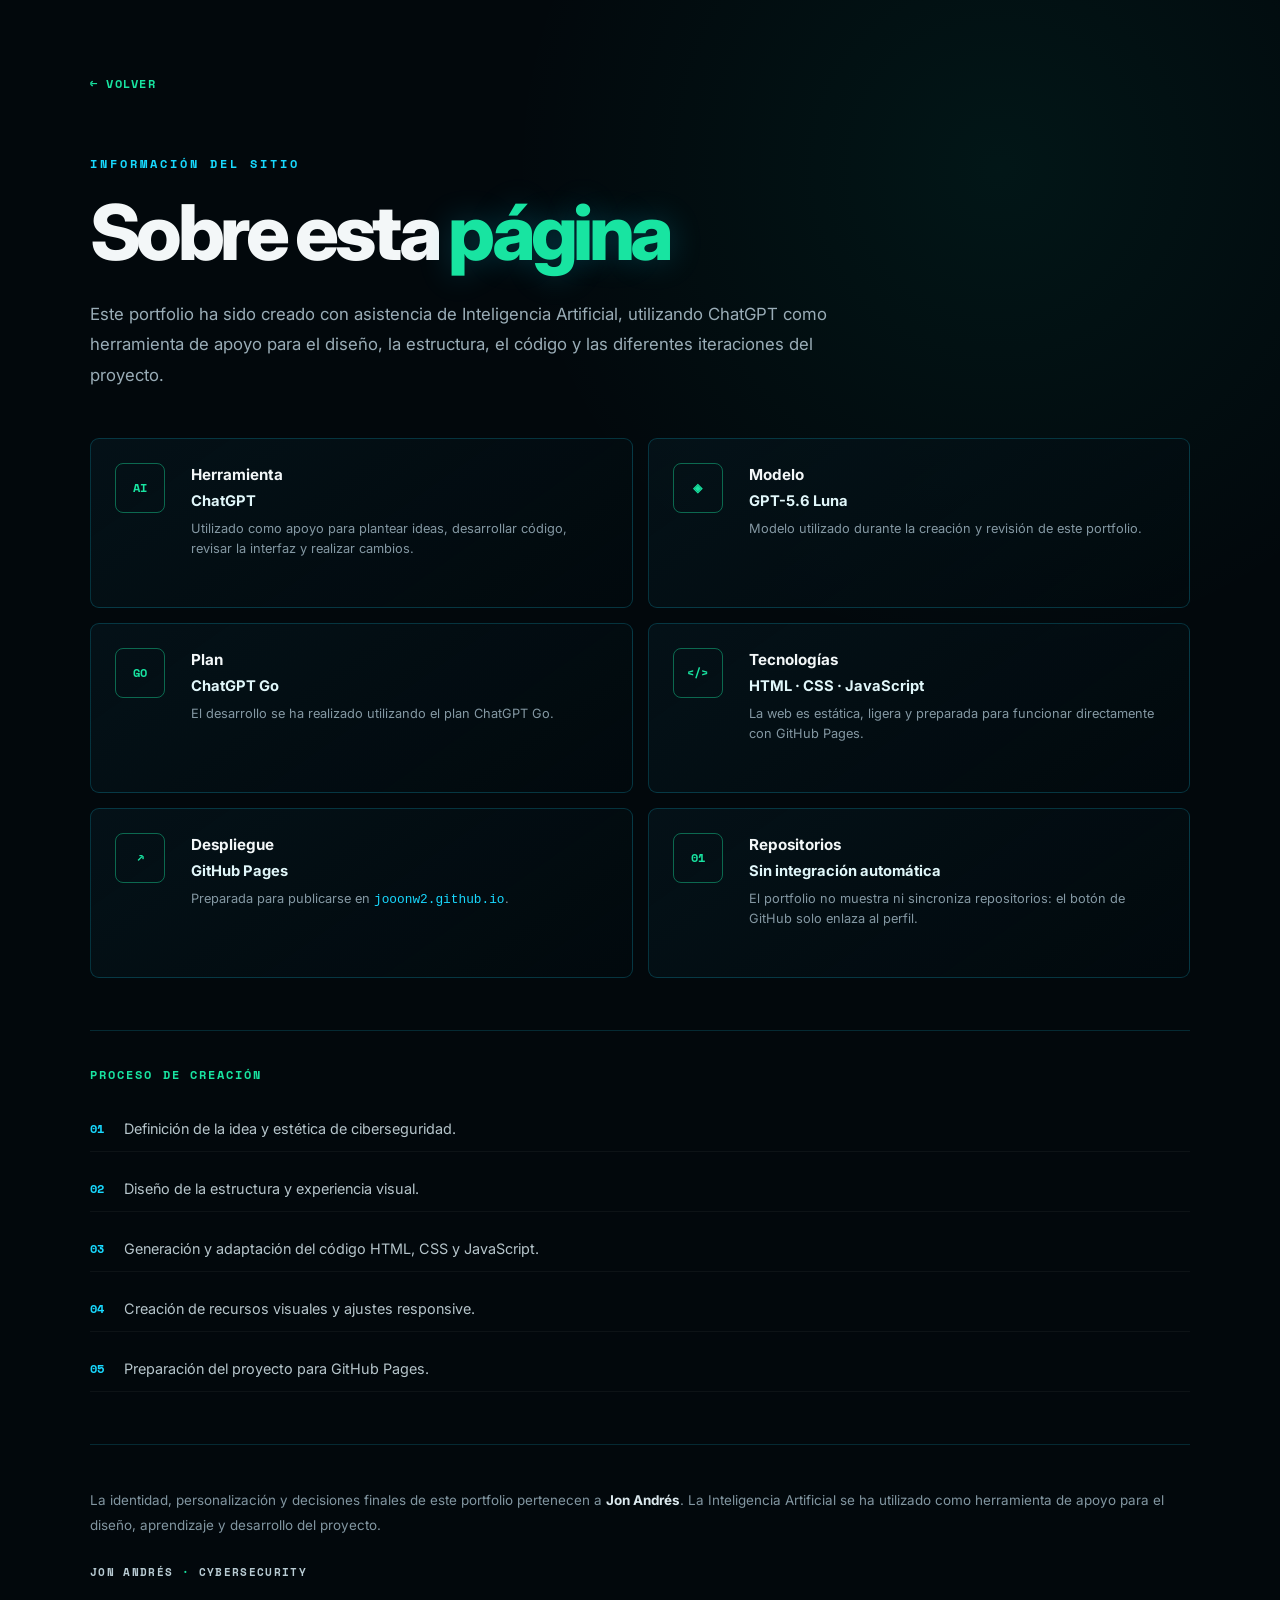
==== sobre.html @ 73f78d2f "Add files via upload" ====
<!DOCTYPE html>
<html lang="es">
<head>
  <meta charset="UTF-8">
  <meta name="viewport" content="width=device-width, initial-scale=1.0">
  <meta name="description" content="Información sobre el desarrollo del portfolio de Jon Andrés.">
  <meta name="theme-color" content="#02080c">
  <title>Sobre esta página | Jon Andrés</title>
  <link rel="preconnect" href="https://fonts.googleapis.com">
  <link rel="preconnect" href="https://fonts.gstatic.com" crossorigin>
  <link href="https://fonts.googleapis.com/css2?family=Inter:wght@400;500;600;700;800&family=Space+Mono:wght@400;700&display=swap" rel="stylesheet">
  <link rel="stylesheet" href="style.css">
</head>

<body class="about-page">
  <main class="about-wrapper">
    <section class="about-header">
      <a class="back-link" href="index.html">← VOLVER</a>
      <p class="eyebrow">INFORMACIÓN DEL SITIO</p>
      <h1>Sobre esta <span>página</span></h1>
      <p class="about-intro">
        Este portfolio ha sido creado con asistencia de Inteligencia Artificial,
        utilizando ChatGPT como herramienta de apoyo para el diseño, la estructura,
        el código y las diferentes iteraciones del proyecto.
      </p>
    </section>

    <section class="cards">
      <article class="info-card">
        <div class="card-symbol">AI</div>
        <div>
          <h2>Herramienta</h2>
          <strong>ChatGPT</strong>
          <p>Utilizado como apoyo para plantear ideas, desarrollar código, revisar la interfaz y realizar cambios.</p>
        </div>
      </article>

      <article class="info-card">
        <div class="card-symbol">◈</div>
        <div>
          <h2>Modelo</h2>
          <strong>GPT-5.6 Luna</strong>
          <p>Modelo utilizado durante la creación y revisión de este portfolio.</p>
        </div>
      </article>

      <article class="info-card">
        <div class="card-symbol">GO</div>
        <div>
          <h2>Plan</h2>
          <strong>ChatGPT Go</strong>
          <p>El desarrollo se ha realizado utilizando el plan ChatGPT Go.</p>
        </div>
      </article>

      <article class="info-card">
        <div class="card-symbol">&lt;/&gt;</div>
        <div>
          <h2>Tecnologías</h2>
          <strong>HTML · CSS · JavaScript</strong>
          <p>La web es estática, ligera y preparada para funcionar directamente con GitHub Pages.</p>
        </div>
      </article>

      <article class="info-card">
        <div class="card-symbol">↗</div>
        <div>
          <h2>Despliegue</h2>
          <strong>GitHub Pages</strong>
          <p>Preparada para publicarse en <code>jooonw2.github.io</code>.</p>
        </div>
      </article>

      <article class="info-card">
        <div class="card-symbol">01</div>
        <div>
          <h2>Repositorios</h2>
          <strong>Sin integración automática</strong>
          <p>El portfolio no muestra ni sincroniza repositorios: el botón de GitHub solo enlaza al perfil.</p>
        </div>
      </article>
    </section>

    <section class="process">
      <p class="section-label">PROCESO DE CREACIÓN</p>
      <div class="timeline">
        <div><span>01</span><p>Definición de la idea y estética de ciberseguridad.</p></div>
        <div><span>02</span><p>Diseño de la estructura y experiencia visual.</p></div>
        <div><span>03</span><p>Generación y adaptación del código HTML, CSS y JavaScript.</p></div>
        <div><span>04</span><p>Creación de recursos visuales y ajustes responsive.</p></div>
        <div><span>05</span><p>Preparación del proyecto para GitHub Pages.</p></div>
      </div>
    </section>

    <section class="credits">
      <p>
        La identidad, personalización y decisiones finales de este portfolio pertenecen a
        <strong>Jon Andrés</strong>. La Inteligencia Artificial se ha utilizado como
        herramienta de apoyo para el diseño, aprendizaje y desarrollo del proyecto.
      </p>
      <p class="signature">JON ANDRÉS <span>·</span> CYBERSECURITY</p>
    </section>
  </main>
</body>
</html>
---- style.css ----
* { box-sizing: border-box; }

:root {
  --bg: #02080c;
  --text: #f3f7f8;
  --muted: #9aadb7;
  --cyan: #18d9ff;
  --green: #18e4a1;
  --line: rgba(24, 217, 255, .25);
}

html, body {
  margin: 0;
  min-height: 100%;
  background: var(--bg);
  color: var(--text);
  font-family: "Inter", sans-serif;
}

body { overflow-x: hidden; }

.hero {
  min-height: 100svh;
  position: relative;
  isolation: isolate;
  display: flex;
  align-items: center;
  overflow: hidden;
}

.hero-background {
  position: absolute;
  inset: 0;
  z-index: -3;
  background: url("assets/cybersecurity-background.png") center / cover no-repeat;
  transform: scale(1.01);
}

.hero-overlay {
  position: absolute;
  inset: 0;
  z-index: -2;
  background:
    linear-gradient(90deg, rgba(2,8,12,.93) 0%, rgba(2,8,12,.72) 37%, rgba(2,8,12,.12) 77%),
    linear-gradient(0deg, rgba(2,8,12,.48), transparent 35%, rgba(2,8,12,.16));
}

.hero-grid {
  position: absolute;
  inset: 0;
  z-index: -1;
  opacity: .14;
  background-image:
    linear-gradient(rgba(24,217,255,.16) 1px, transparent 1px),
    linear-gradient(90deg, rgba(24,217,255,.16) 1px, transparent 1px);
  background-size: 76px 76px;
  mask-image: linear-gradient(90deg, black, transparent 85%);
}

.hero-content {
  width: min(760px, 88vw);
  margin-left: clamp(6vw, 10.5vw, 165px);
  margin-top: -2vh;
}

.eyebrow {
  margin: 0 0 24px;
  color: var(--cyan);
  font: 700 .78rem "Space Mono", monospace;
  letter-spacing: .24em;
}

h1 {
  margin: 0;
  font-size: clamp(4rem, 7vw, 7rem);
  line-height: .94;
  letter-spacing: -.06em;
  font-weight: 800;
}

h1 span {
  color: var(--cyan);
  text-shadow: 0 0 32px rgba(24,217,255,.22);
}

.actions {
  display: flex;
  gap: 20px;
  margin-top: 48px;
}

.social-button {
  width: 290px;
  height: 86px;
  display: flex;
  align-items: center;
  gap: 20px;
  padding: 0 26px;
  border: 1px solid var(--line);
  border-radius: 6px;
  color: #fff;
  text-decoration: none;
  font: 700 .95rem "Space Mono", monospace;
  letter-spacing: .1em;
  background: rgba(2,13,18,.65);
  backdrop-filter: blur(9px);
  transition: transform .2s ease, border-color .2s ease, box-shadow .2s ease;
}

.social-button:hover {
  transform: translateY(-4px);
  border-color: var(--cyan);
  box-shadow: 0 15px 42px rgba(0,190,255,.16);
}

.social-button.linkedin {
  background: linear-gradient(135deg, rgba(0,115,181,.78), rgba(5,44,76,.72));
  border-color: rgba(32,167,255,.7);
}

.github-icon, .github-icon svg {
  width: 35px;
  height: 35px;
}

.linkedin-icon {
  width: 35px;
  height: 35px;
  display: grid;
  place-items: center;
  border-radius: 3px;
  background: #fff;
  color: #0a66c2;
  font: 800 25px/1 Arial, sans-serif;
}

.arrow {
  margin-left: auto;
  color: var(--cyan);
  font-size: 1.2rem;
}

.linkedin .arrow { color: #fff; }

.about-link {
  display: inline-flex;
  align-items: center;
  gap: 12px;
  margin-top: 32px;
  color: #bdcdd4;
  text-decoration: none;
  font: 700 .74rem "Space Mono", monospace;
  letter-spacing: .1em;
  transition: color .2s ease;
}

.about-link:hover { color: #fff; }

.about-dot {
  width: 6px;
  height: 6px;
  border-radius: 50%;
  background: var(--green);
  box-shadow: 0 0 12px var(--green);
}

.about-arrow {
  color: var(--green);
  margin-left: 4px;
}

/* -------------------------
   SUBPÁGINA
------------------------- */

.about-page {
  background:
    radial-gradient(circle at 78% 10%, rgba(0,210,170,.07), transparent 27%),
    #02080c;
}

.about-wrapper {
  width: min(1100px, 88vw);
  margin: 0 auto;
  padding: 8vh 0 10vh;
}

.back-link {
  display: inline-block;
  margin-bottom: 62px;
  color: var(--green);
  text-decoration: none;
  font: 700 .76rem "Space Mono", monospace;
  letter-spacing: .1em;
}

.about-header h1 {
  font-size: clamp(3.4rem, 6vw, 6rem);
}

.about-header h1 span { color: var(--green); }

.about-intro {
  max-width: 760px;
  margin: 30px 0 48px;
  color: var(--muted);
  font-size: 1.05rem;
  line-height: 1.8;
}

.cards {
  display: grid;
  grid-template-columns: repeat(2, minmax(0, 1fr));
  gap: 15px;
}

.info-card {
  min-height: 170px;
  display: grid;
  grid-template-columns: 58px 1fr;
  gap: 18px;
  padding: 24px;
  border: 1px solid rgba(24,217,255,.2);
  border-radius: 9px;
  background: linear-gradient(145deg, rgba(5,20,27,.8), rgba(2,10,14,.55));
  transition: transform .2s ease, border-color .2s ease;
}

.info-card:hover {
  transform: translateY(-2px);
  border-color: rgba(24,228,161,.42);
}

.card-symbol {
  width: 50px;
  height: 50px;
  display: grid;
  place-items: center;
  border: 1px solid rgba(24,228,161,.42);
  border-radius: 8px;
  color: var(--green);
  font: 700 .75rem "Space Mono", monospace;
}

.info-card h2 {
  margin: 2px 0 8px;
  font-size: .95rem;
}

.info-card strong {
  display: block;
  color: #e1f7fa;
  font-size: .92rem;
}

.info-card p {
  margin: 9px 0 0;
  color: #8498a3;
  font-size: .8rem;
  line-height: 1.55;
}

code { color: var(--cyan); }

.process {
  margin-top: 52px;
  padding-top: 35px;
  border-top: 1px solid rgba(24,217,255,.16);
}

.section-label {
  margin: 0 0 23px;
  color: var(--green);
  font: 700 .72rem "Space Mono", monospace;
  letter-spacing: .18em;
}

.timeline {
  display: grid;
  gap: 14px;
}

.timeline div {
  display: flex;
  align-items: center;
  gap: 20px;
  padding: 14px 0;
  border-bottom: 1px solid rgba(255,255,255,.045);
}

.timeline span {
  color: var(--cyan);
  font: 700 .72rem "Space Mono", monospace;
}

.timeline p {
  margin: 0;
  color: #b6c5cb;
  font-size: .9rem;
}

.credits {
  margin-top: 52px;
  padding: 30px 0 0;
  border-top: 1px solid rgba(24,217,255,.16);
  color: #8296a1;
  font-size: .84rem;
  line-height: 1.8;
}

.credits strong { color: #dce9ee; }

.signature {
  margin-top: 26px;
  color: #b8cbd3;
  font: 700 .7rem "Space Mono", monospace;
  letter-spacing: .12em;
}

.signature span { color: var(--green); }

@media (max-width: 900px) {
  .hero {
    align-items: flex-end;
    padding: 14vh 0 9vh;
  }

  .hero-background {
    background-position: 62% center;
  }

  .hero-overlay {
    background:
      linear-gradient(90deg, rgba(2,8,12,.94), rgba(2,8,12,.58)),
      linear-gradient(0deg, rgba(2,8,12,.78), transparent 55%);
  }

  .hero-content {
    margin: auto;
  }

  .actions {
    flex-wrap: wrap;
  }

  .social-button {
    flex: 1 1 250px;
  }
}

@media (max-width: 650px) {
  .hero {
    padding-bottom: 10vh;
  }

  .hero-content {
    width: 86vw;
  }

  .eyebrow {
    font-size: .67rem;
    letter-spacing: .15em;
  }

  h1 {
    font-size: clamp(3.4rem, 16vw, 5rem);
  }

  .actions {
    display: grid;
    gap: 12px;
    margin-top: 35px;
  }

  .social-button {
    width: 100%;
    height: 72px;
  }

  .about-link {
    margin-top: 27px;
  }

  .about-wrapper {
    width: 86vw;
    padding-top: 6vh;
  }

  .back-link {
    margin-bottom: 45px;
  }

  .about-header h1 {
    font-size: 3.25rem;
  }

  .cards {
    grid-template-columns: 1fr;
  }

  .info-card {
    min-height: 150px;
  }
}

@media (prefers-reduced-motion: reduce) {
  *, *::before, *::after {
    animation: none !important;
    transition: none !important;
  }
}
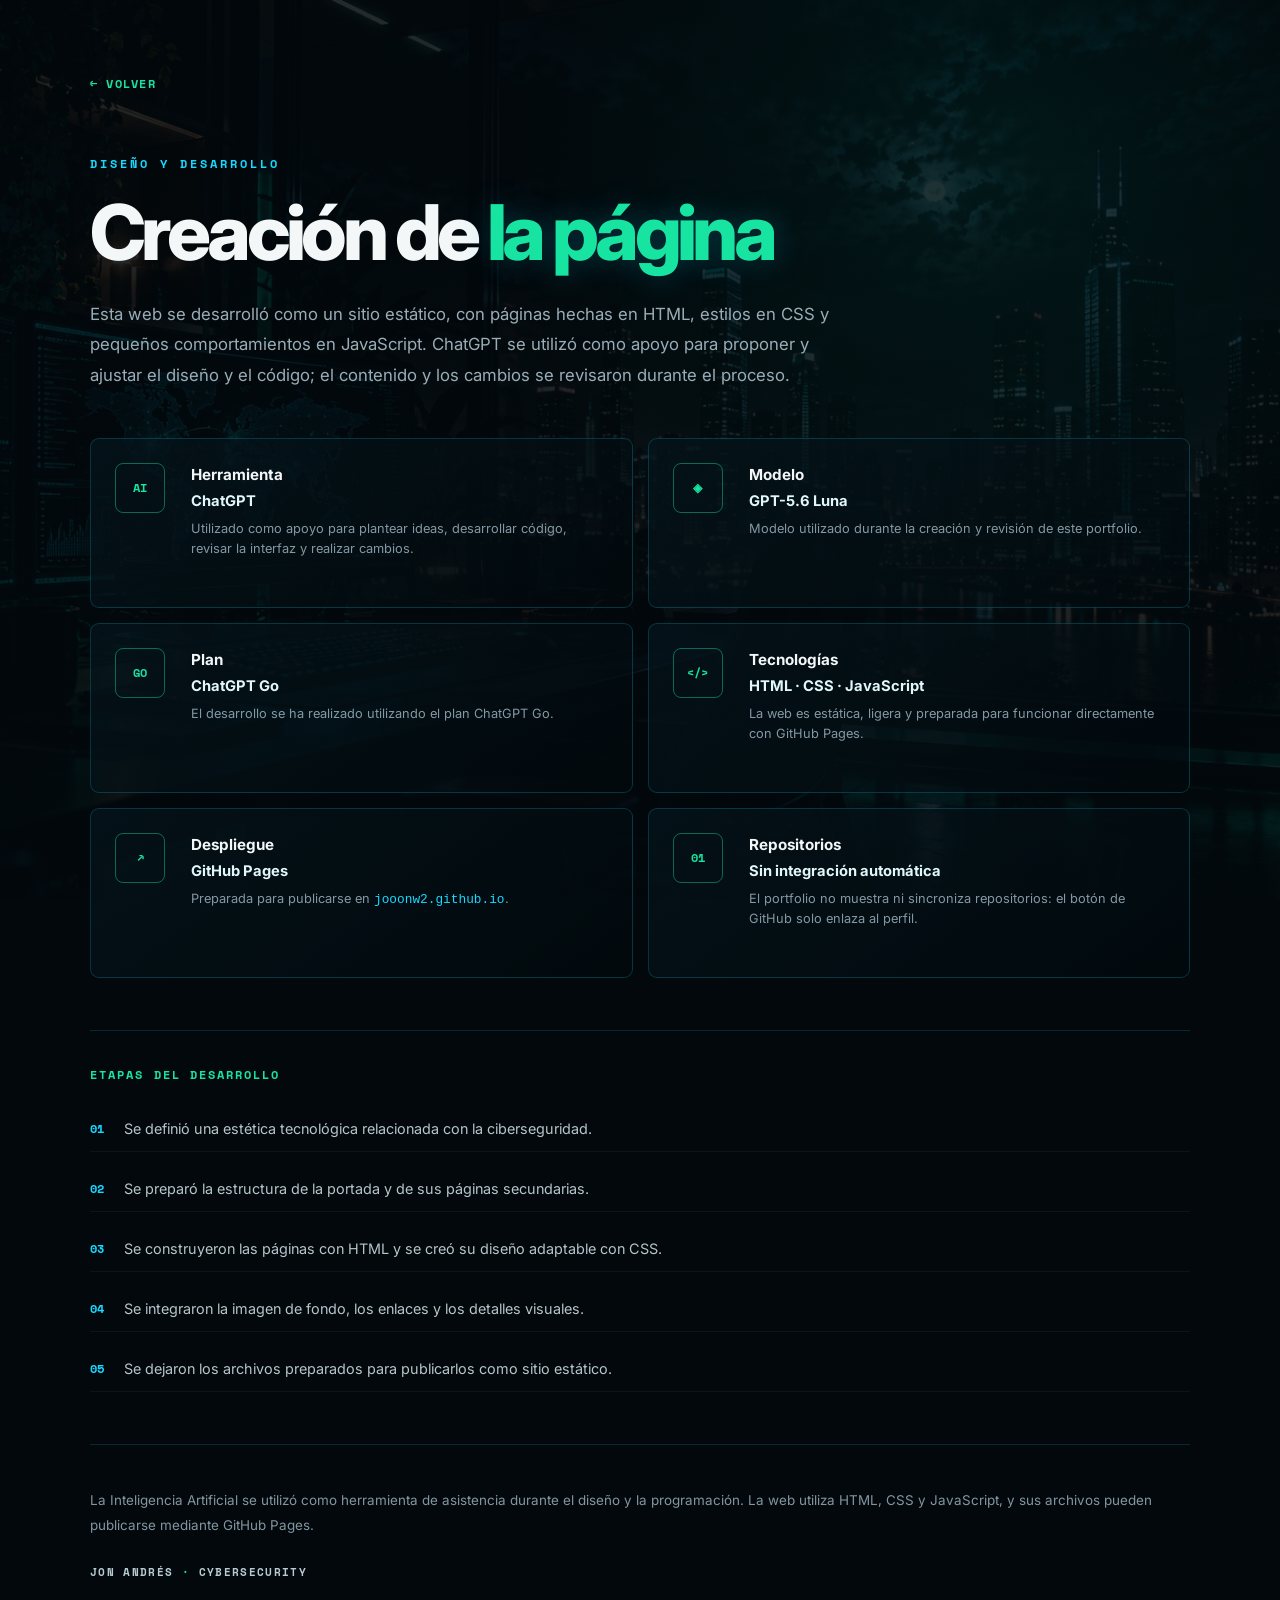
==== commit 2fc278c9: "Add files via upload" ====
--- a/sobre.html
+++ b/sobre.html
@@ -5,7 +5,7 @@
   <meta name="viewport" content="width=device-width, initial-scale=1.0">
   <meta name="description" content="Información sobre el desarrollo del portfolio de Jon Andrés.">
   <meta name="theme-color" content="#02080c">
-  <title>Sobre esta página | Jon Andrés</title>
+  <title>Creación de la página | Jon Andrés</title>
   <link rel="preconnect" href="https://fonts.googleapis.com">
   <link rel="preconnect" href="https://fonts.gstatic.com" crossorigin>
   <link href="https://fonts.googleapis.com/css2?family=Inter:wght@400;500;600;700;800&family=Space+Mono:wght@400;700&display=swap" rel="stylesheet">
@@ -16,12 +16,13 @@
   <main class="about-wrapper">
     <section class="about-header">
       <a class="back-link" href="index.html">← VOLVER</a>
-      <p class="eyebrow">INFORMACIÓN DEL SITIO</p>
-      <h1>Sobre esta <span>página</span></h1>
+      <p class="eyebrow">DISEÑO Y DESARROLLO</p>
+      <h1>Creación de <span>la página</span></h1>
       <p class="about-intro">
-        Este portfolio ha sido creado con asistencia de Inteligencia Artificial,
-        utilizando ChatGPT como herramienta de apoyo para el diseño, la estructura,
-        el código y las diferentes iteraciones del proyecto.
+        Esta web se desarrolló como un sitio estático, con páginas hechas en HTML,
+        estilos en CSS y pequeños comportamientos en JavaScript. ChatGPT se utilizó
+        como apoyo para proponer y ajustar el diseño y el código; el contenido y los
+        cambios se revisaron durante el proceso.
       </p>
     </section>
 
@@ -82,21 +83,21 @@
     </section>
 
     <section class="process">
-      <p class="section-label">PROCESO DE CREACIÓN</p>
+      <p class="section-label">ETAPAS DEL DESARROLLO</p>
       <div class="timeline">
-        <div><span>01</span><p>Definición de la idea y estética de ciberseguridad.</p></div>
-        <div><span>02</span><p>Diseño de la estructura y experiencia visual.</p></div>
-        <div><span>03</span><p>Generación y adaptación del código HTML, CSS y JavaScript.</p></div>
-        <div><span>04</span><p>Creación de recursos visuales y ajustes responsive.</p></div>
-        <div><span>05</span><p>Preparación del proyecto para GitHub Pages.</p></div>
+        <div><span>01</span><p>Se definió una estética tecnológica relacionada con la ciberseguridad.</p></div>
+        <div><span>02</span><p>Se preparó la estructura de la portada y de sus páginas secundarias.</p></div>
+        <div><span>03</span><p>Se construyeron las páginas con HTML y se creó su diseño adaptable con CSS.</p></div>
+        <div><span>04</span><p>Se integraron la imagen de fondo, los enlaces y los detalles visuales.</p></div>
+        <div><span>05</span><p>Se dejaron los archivos preparados para publicarlos como sitio estático.</p></div>
       </div>
     </section>
 
     <section class="credits">
       <p>
-        La identidad, personalización y decisiones finales de este portfolio pertenecen a
-        <strong>Jon Andrés</strong>. La Inteligencia Artificial se ha utilizado como
-        herramienta de apoyo para el diseño, aprendizaje y desarrollo del proyecto.
+        La Inteligencia Artificial se utilizó como herramienta de asistencia durante el
+        diseño y la programación. La web utiliza HTML, CSS y JavaScript, y sus archivos
+        pueden publicarse mediante GitHub Pages.
       </p>
       <p class="signature">JON ANDRÉS <span>·</span> CYBERSECURITY</p>
     </section>
--- a/style.css
+++ b/style.css
@@ -33,7 +33,7 @@
   inset: 0;
   z-index: -3;
   background: url("assets/cybersecurity-background.png") center / cover no-repeat;
-  transform: scale(1.01);
+  transform: scale(1.04);
 }
 
 .hero-overlay {
@@ -58,6 +58,8 @@
 }
 
 .hero-content {
+  position: relative;
+  z-index: 2;
   width: min(760px, 88vw);
   margin-left: clamp(6vw, 10.5vw, 165px);
   margin-top: -2vh;
@@ -142,32 +144,23 @@
 
 .linkedin .arrow { color: #fff; }
 
-.about-link {
-  display: inline-flex;
-  align-items: center;
-  gap: 12px;
-  margin-top: 32px;
+.page-links {
+  display: flex;
+  flex-wrap: wrap;
+  gap: 12px 24px;
+  margin-top: 25px;
+}
+
+.page-links a {
   color: #bdcdd4;
   text-decoration: none;
-  font: 700 .74rem "Space Mono", monospace;
-  letter-spacing: .1em;
+  font: 700 .69rem "Space Mono", monospace;
+  letter-spacing: .08em;
   transition: color .2s ease;
 }
 
-.about-link:hover { color: #fff; }
-
-.about-dot {
-  width: 6px;
-  height: 6px;
-  border-radius: 50%;
-  background: var(--green);
-  box-shadow: 0 0 12px var(--green);
-}
-
-.about-arrow {
-  color: var(--green);
-  margin-left: 4px;
-}
+.page-links a:hover { color: var(--green); }
+.page-links span { color: var(--green); }
 
 /* -------------------------
    SUBPÁGINA
@@ -176,6 +169,8 @@
 .about-page {
   background:
     radial-gradient(circle at 78% 10%, rgba(0,210,170,.07), transparent 27%),
+    linear-gradient(rgba(2,8,12,.86), rgba(2,8,12,.94)),
+    url("assets/cybersecurity-background.png") center / cover no-repeat fixed,
     #02080c;
 }
 
@@ -206,6 +201,10 @@
   color: var(--muted);
   font-size: 1.05rem;
   line-height: 1.8;
+}
+
+.profile-link {
+  margin-top: 4px;
 }
 
 .cards {
@@ -309,6 +308,14 @@
 }
 
 .credits strong { color: #dce9ee; }
+.credits a { color: var(--cyan); }
+
+.hosting-note {
+  margin: 24px 0 0;
+  color: #8498a3;
+  font-size: .82rem;
+  line-height: 1.65;
+}
 
 .signature {
   margin-top: 26px;
@@ -326,7 +333,7 @@
   }
 
   .hero-background {
-    background-position: 62% center;
+    background-position: 42% center;
   }
 
   .hero-overlay {
@@ -377,10 +384,6 @@
     height: 72px;
   }
 
-  .about-link {
-    margin-top: 27px;
-  }
-
   .about-wrapper {
     width: 86vw;
     padding-top: 6vh;
